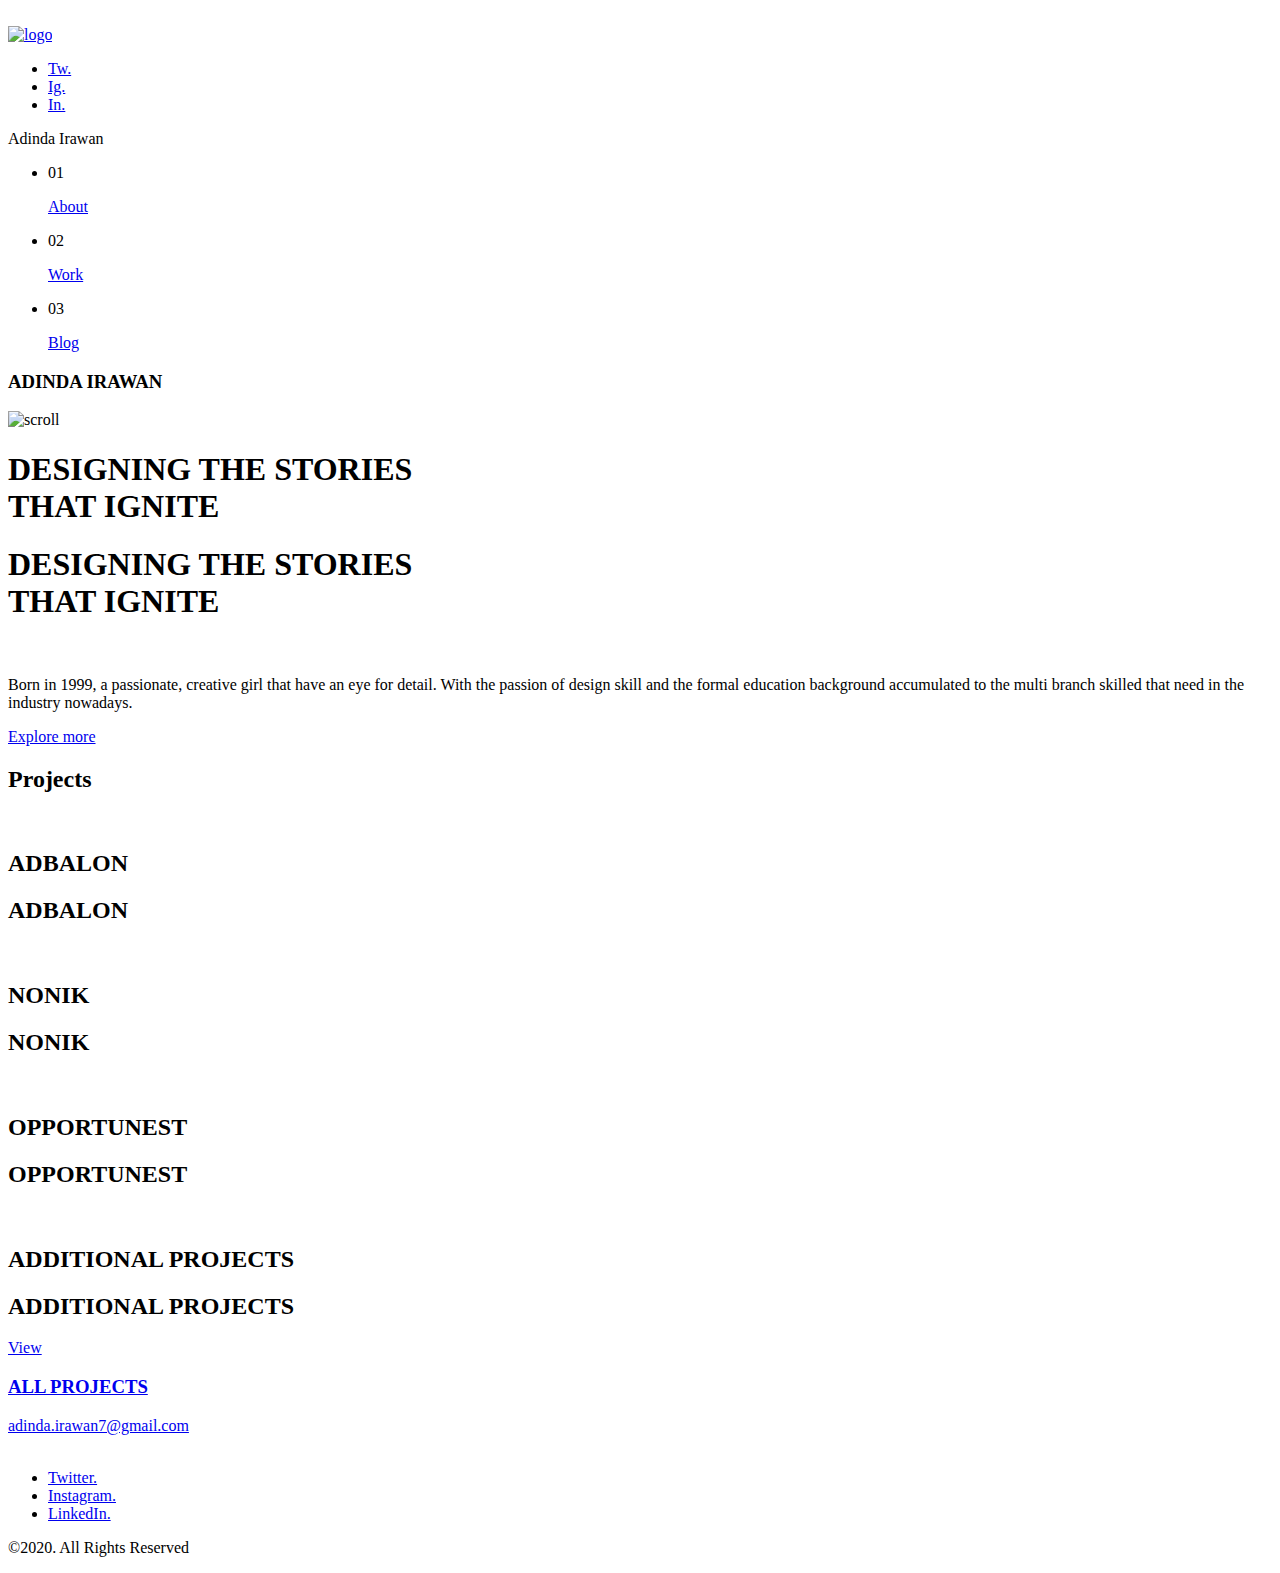
==== index.html @ d81cdb0f "Add files via upload" ====
<!DOCTYPE html>
<html lang="en">

<head>
    <meta charset="UTF-8">
    <meta name="viewport" content="width=device-width, initial-scale=1.0">
    <meta http-equiv="X-UA-Compatible" content="ie=edge">
    <title>Adinda Irawan</title>
    <link rel="icon" href="assets/img/logo-b.svg">
    <link rel="stylesheet" href="assets/css/plugin.css">
    <link rel="stylesheet" href="assets/css/main.css">
    <link rel="stylesheet" href="assets/css/responsive.css">
</head>

<body>

    <!-- Start Preload -->
    <div class="preloader">
    </div>
    <div class="block-1"></div>
    <div class="block-2"></div>
    <div class="logo-load">
        <img src="assets/img/logo-w.svg" alt="">
    </div>
    <div class="logo-load spinning"></div>
    <div class="over-all"></div>
    <!-- End Preload -->

    <!-- Start Header -->
    <header>

        <nav>
            <!-- Logo -->
            <div class="logo hover-target">
                <a class="load-spiral" href="index.html"><img src="assets/img/logo-w.svg" alt="logo"></a>
            </div>
            <!-- Menu bar -->
            <div class="toggle-btn magnetic hover-target">
                <div class="burger-menu">
                    <span class="one"></span>
                    <span class="two"></span>
                    <span class="tre"></span>
                </div>
            </div>
            <!-- Social -->
            <div class="scr socials">
                <div class="list-social">
                    <ul>
                        <li class="hover-target"><a href="https://twitter.com/adindairawn">Tw.</a></li>
                        <li class="hover-target"><a href="https://instagram.com/adindairawn">Ig.</a></li>
                        <li class="hover-target"><a href="https://www.linkedin.com/in/adindairawan/">In.</a></li>
                    </ul>
                </div>
            </div>

            <!-- Copyright -->
            <div class="scr copyright-top">
                <p>Adinda Irawan</p>
            </div>

            <div class="bg-nav"></div>

            <!-- menu -->
            <div class="manu-container">
                <div class="menu">
                    <div class="data">
                        <div class="container">
                            <div class="row">
                                <div class="col-md-6">
                                    <div class="links text-center text-lg-left">
                                        <ul>
                                            <li>
                                                <p>01</p><a class="menu-link hover-target load-spiral"
                                                    href="about.html">About</a>
                                            </li>
                                            <li>
                                                <p>02</p><a class="menu-link hover-target load-spiral"
                                                    href="work.html">Work</a>
                                            </li>
                                            <li>
                                                <p>03</p><a class="menu-link hover-target load-spiral"
                                                    href="blog.html">Blog</a>
                                            </li>
                                        </ul>
                                    </div>

                                </div>

                                <div class="col-md-4 offset-md-2 centered text-right">
                                    <div class="address-menu">

                                        <h3>ADINDA IRAWAN</h3>
                                    </div>
                                </div>
                            </div>
                        </div>
                    </div>

                </div>
            </div>
        </nav>


    </header>
    <!-- End Header -->


    <!-- Start Content -->
    <div id="spiral">

        <!-- Header -->
        <div class="scrolls">
            <img draggable="false" src="assets/img/sroll.svg" alt="scroll">
        </div>
        <div class="main-head">
            <div id="headmove">
                <div data-depth="0.2">
                    <div class="bg-3"></div>
                </div>
            </div>
            <div class="heading-text">
                <div class="heading-text-front">
                    <h1>DESIGNING THE STORIES<br>
                        THAT IGNITE</h1>
                </div>
                <div class="heading-text-back">
                    <h1>DESIGNING THE STORIES<br>
                        THAT IGNITE</h1>
                </div>
            </div>
        </div>

        <!-- About -->
        <section class="about">
            <div class="container">
                <div class="row centered">
                    <div class="col-lg-7">
                        <div class="img-about luxy-el" data-horizontal="1" data-speed-x="1">
                            <img class="img-fluid" src="assets/img/about.png" alt="">

                        </div>
                    </div>
                    <div class="col-lg-5">
                        <div class="abt-text">
                            <p>Born in 1999, a passionate, creative girl that have an eye for detail. With the passion of design skill and the formal education background accumulated to the multi branch skilled that need in the industry nowadays.</p>
                            <a class="hover-target load-spiral" href="about.html">Explore more</a>
                        </div>

                    </div>
                </div>
            </div>
        </section>


        <!-- Portfolio -->

        
        <section class="folio-content">
            <div class="container">
                <div class="row">
                    <div class="col-md-12">
                        <div class="main-title text-center">

                            <h2>Projects<span></span></h2>
                        </div>
                    </div>
                    <div class="col-md-6">
                        <div class="folio-item">

                            <div class="img-folio cursorExplore">
                                <a class="load-spiral" href="work-detail-2.html">
                                    <img class="img-fluid" src="assets/img/port/1.png" draggable="false" alt="">
                                </a>
                            </div>
                            <div class="text-folio text-center">
                                <h2 class="text-1">ADBALON</h2>
                                <h2 class="text-2">ADBALON</h2>
                            </div>
                        </div>
                        <div class="folio-item">

                            <div class="img-folio cursorExplore">
                                <a class="load-spiral" href="work-detail.html">
                                    <img class="img-fluid" src="assets/img/port/2.png" draggable="false" alt="">
                                </a>
                            </div>
                            <div class="text-folio text-center">
                                <h2 class="text-1">NONIK</h2>
                                <h2 class="text-2">NONIK</h2>
                            </div>
                        </div>
                    </div>

                    <div class="col-md-6">
                        <div class="folio-item">

                            <div class="img-folio cursorExplore">
                                <a class="load-spiral" href="work-detail.html">
                                    <img class="img-fluid" src="assets/img/port/3.png" draggable="false" alt="">
                                </a>
                            </div>
                            <div class="text-folio text-center">
                                <h2 class="text-1">OPPORTUNEST</h2>
                                <h2 class="text-2">OPPORTUNEST</h2>
                            </div>
                        </div>

                        <div class="folio-item">

                            <div class="img-folio cursorExplore">
                                <a class="load-spiral" href="work-detail-2.html">
                                    <img class="img-fluid" src="assets/img/port/4.png" draggable="false" alt="">
                                </a>
                            </div>
                            <div class="text-folio text-center">
                                <h2 class="text-1">ADDITIONAL PROJECTS</h2>
                                <h2 class="text-2">ADDITIONAL PROJECTS</h2>
                            </div>
                        </div>
                    </div>
                </div>

                <div class="row">
                    <div class="col-md-12">
                        <a href="work.html" class="next-project centered text-center load-spiral">
                            <div class="col-md-12">
                                <p>View</p>
                                <h3>ALL PROJECTS</h3>
                            </div>
                        </a>
                    </div>
                </div>

            </div>
        </section>




        <!-- Footer -->
        <div class="footer">
            <div class="container">
                <div class="row">
                    <div class="col-md-4 text-center text-md-left mt-30">
                        <div class="mail hover-target">
                            <a href="mailto:adinda.irawan7@gmail.com">adinda.irawan7@gmail.com</a>
                        </div>
                    </div>
                    <div class="col-md-4 text-center mt-30">
                        <div class="logo-foot">
                            <img src="assets/img/logo-w.svg" alt="">
                        </div>
                    </div>
                    <div class="col-md-4 text-center text-md-right mt-30">
                        <div class="sosmed">
                            <ul>
                                <li class="hover-target"><a href="https://twitter.com/adindairawn">Twitter.</a></li>
                                <li class="hover-target"><a href="https://instagram.com/adindairawn">Instagram.</a></li>
                                <li class="hover-target"><a href="https://www.linkedin.com/in/adindairawan/">LinkedIn.</a></li>
                            </ul>
                        </div>
                        <div class="copyright">
                            <p>&copy;2020. All Rights Reserved</p>
                        </div>
                    </div>
                </div>
            </div>
        </div>

    </div>
    <!-- End Content -->

    <!-- Cursor -->
    <div class="cursor1" id="cursor1"></div>
    <div class="cursor" id="cursor"></div>

    <script src="assets/js/plugin.js"></script>
    <script src="assets/js/main.js"></script>
</body>

</html>
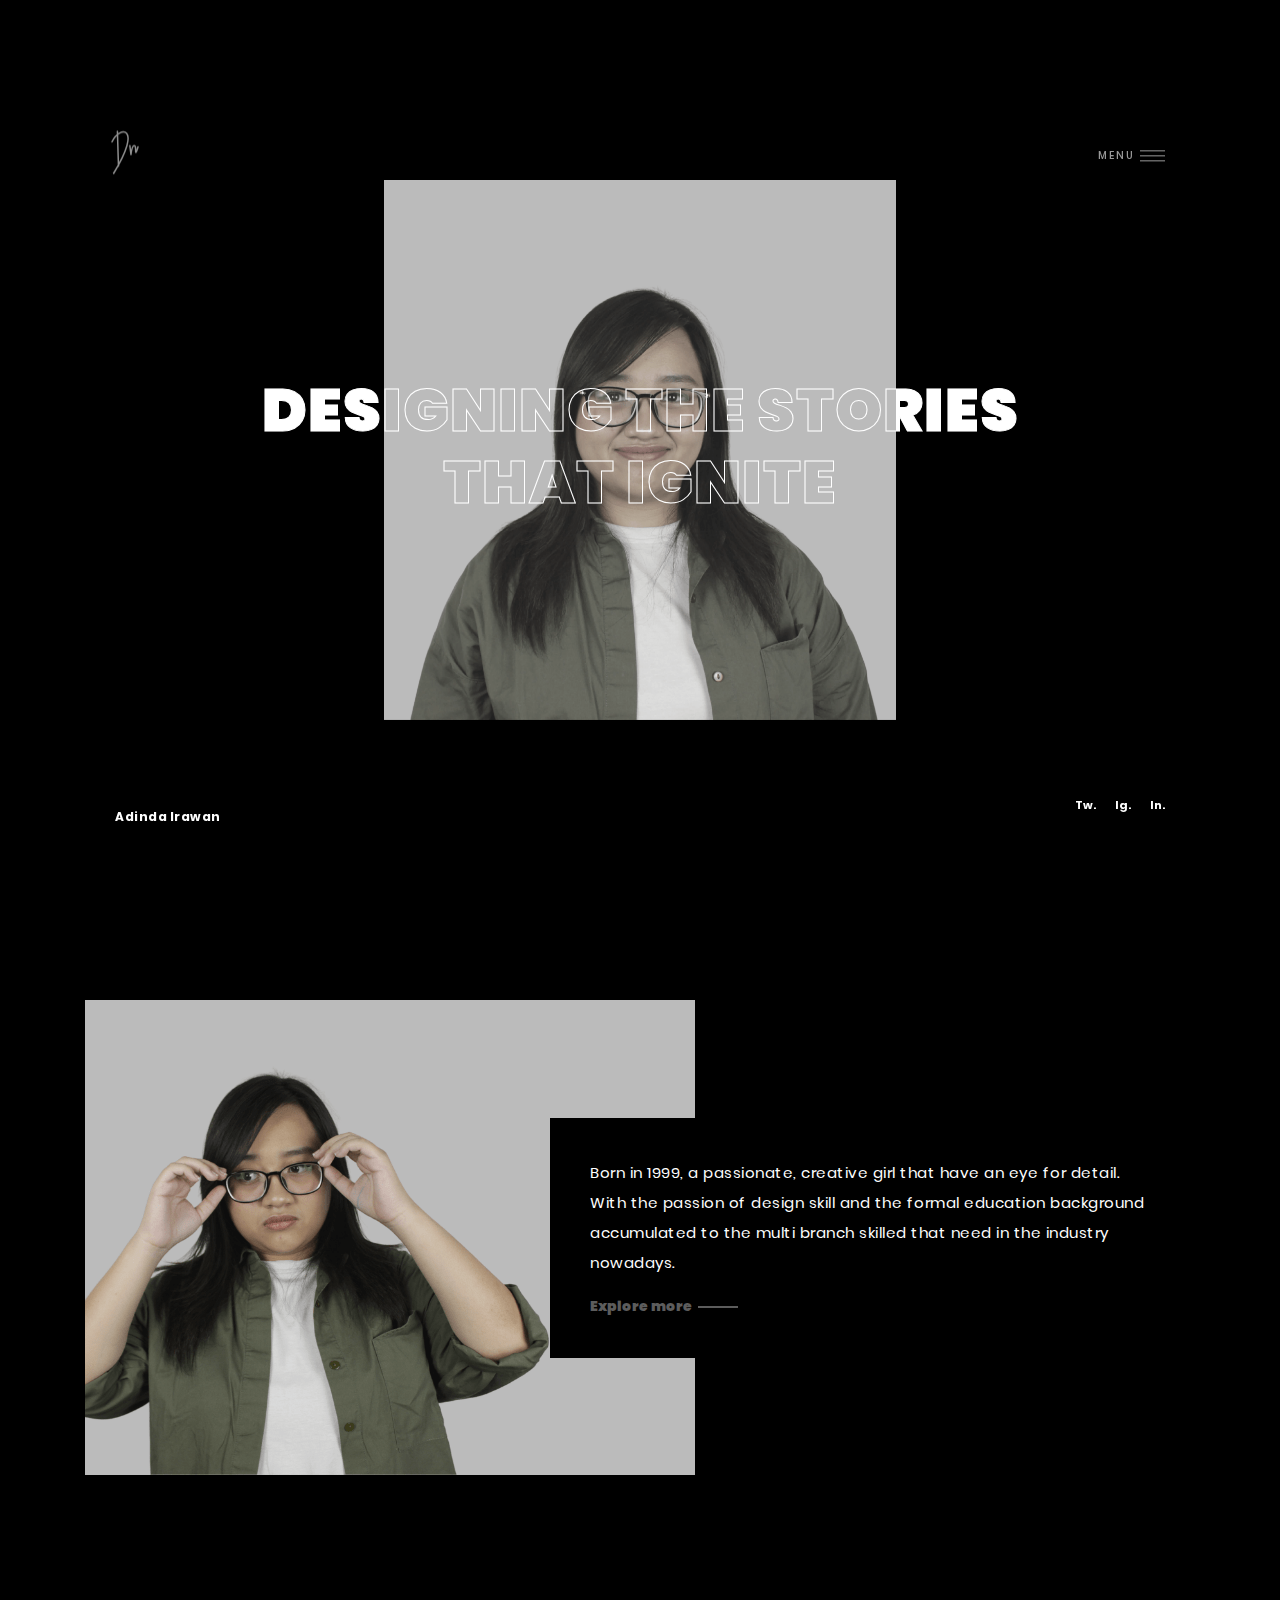
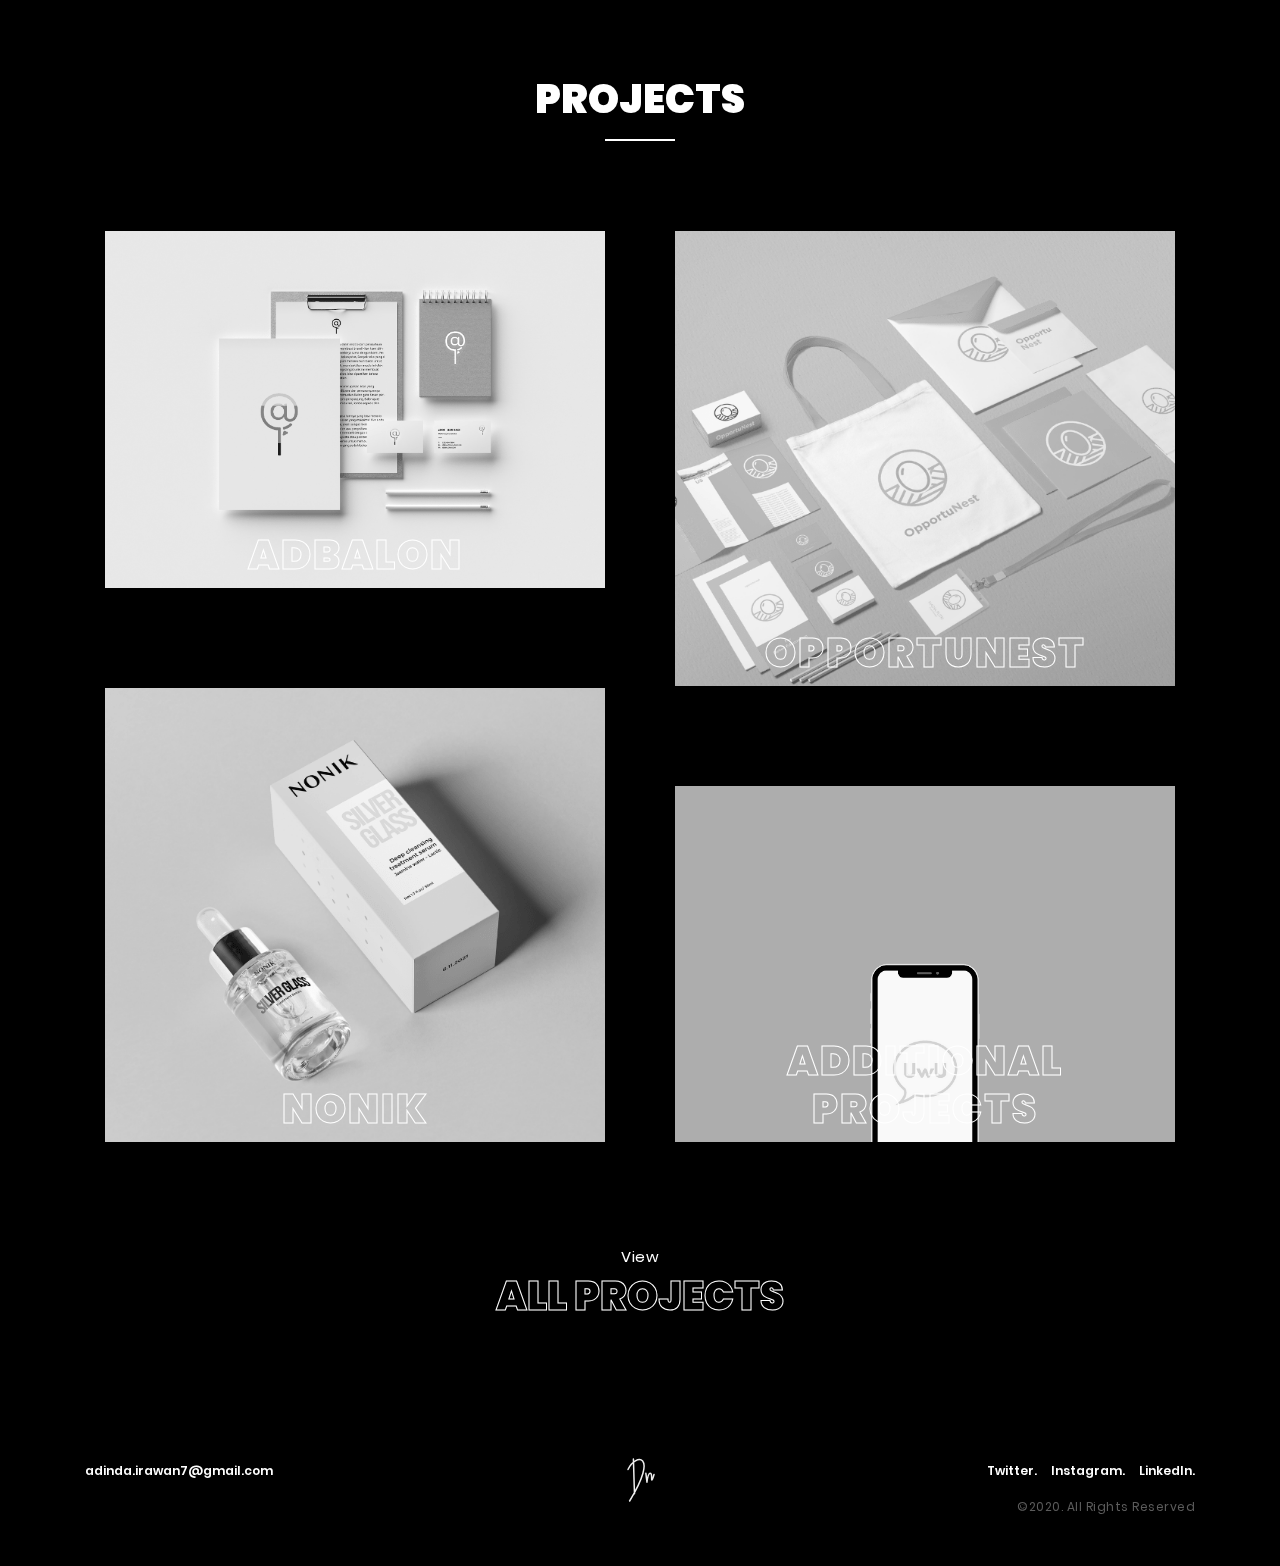
==== commit 74fbc706: "Add files via upload" ====
--- a/index.html
+++ b/index.html
@@ -168,7 +168,7 @@
                         <div class="folio-item">
 
                             <div class="img-folio cursorExplore">
-                                <a class="load-spiral" href="work-detail-2.html">
+                                <a class="load-spiral" href="AdBalon.html">
                                     <img class="img-fluid" src="assets/img/port/1.png" draggable="false" alt="">
                                 </a>
                             </div>
@@ -180,7 +180,7 @@
                         <div class="folio-item">
 
                             <div class="img-folio cursorExplore">
-                                <a class="load-spiral" href="work-detail.html">
+                                <a class="load-spiral" href="Nonik.html">
                                     <img class="img-fluid" src="assets/img/port/2.png" draggable="false" alt="">
                                 </a>
                             </div>
@@ -195,7 +195,7 @@
                         <div class="folio-item">
 
                             <div class="img-folio cursorExplore">
-                                <a class="load-spiral" href="work-detail.html">
+                                <a class="load-spiral" href="OpportuNest.html">
                                     <img class="img-fluid" src="assets/img/port/3.png" draggable="false" alt="">
                                 </a>
                             </div>
@@ -208,7 +208,7 @@
                         <div class="folio-item">
 
                             <div class="img-folio cursorExplore">
-                                <a class="load-spiral" href="work-detail-2.html">
+                                <a class="load-spiral" href="additional.html">
                                     <img class="img-fluid" src="assets/img/port/4.png" draggable="false" alt="">
                                 </a>
                             </div>
--- a/assets/css/main.css
+++ b/assets/css/main.css
@@ -0,0 +1,1930 @@
+@charset "UTF-8";
+/*-----------------------------------------------------------------
+Project             : Spiral – Creative Digital Portfolio Template
+Version             : 1.0
+Author              : EsensiFiksi
+=====================================================================
+
+[Table of contents]
+
+1. Setup
+2. Navbar
+3. Cursor
+4. Header
+5. Portfolio
+6. About
+7. Footer
+8. Service
+9. Partner
+10. Work
+11. Work Detail
+12. Error page
+
+==================================================================*/
+/* ==================================================
+
+01 - SETUP
+
+=====================================================*/
+/* Google Font */
+/* poppins-100 - latin */
+@font-face {
+  font-family: 'Poppins';
+  font-style: normal;
+  font-weight: 100;
+  src: url("../fonts/poppins/poppins-v5-latin-100.eot");
+  /* IE9 Compat Modes */
+  src: local("Poppins Thin"), local("Poppins-Thin"), url("../fonts/poppins/poppins-v5-latin-100.eot?#iefix") format("embedded-opentype"), url("../fonts/poppins/poppins-v5-latin-100.woff2") format("woff2"), url("../fonts/poppins/poppins-v5-latin-100.woff") format("woff"), url("../fonts/poppins/poppins-v5-latin-100.ttf") format("truetype"), url("../fonts/poppins/poppins-v5-latin-100.svg#Poppins") format("svg");
+  /* Legacy iOS */
+}
+
+/* poppins-100italic - latin */
+@font-face {
+  font-family: 'Poppins';
+  font-style: italic;
+  font-weight: 100;
+  src: url("../fonts/poppins/poppins-v5-latin-100italic.eot");
+  /* IE9 Compat Modes */
+  src: local("Poppins Thin Italic"), local("Poppins-ThinItalic"), url("../fonts/poppins/poppins-v5-latin-100italic.eot?#iefix") format("embedded-opentype"), url("../fonts/poppins/poppins-v5-latin-100italic.woff2") format("woff2"), url("../fonts/poppins/poppins-v5-latin-100italic.woff") format("woff"), url("../fonts/poppins/poppins-v5-latin-100italic.ttf") format("truetype"), url("../fonts/poppins/poppins-v5-latin-100italic.svg#Poppins") format("svg");
+  /* Legacy iOS */
+}
+
+/* poppins-200 - latin */
+@font-face {
+  font-family: 'Poppins';
+  font-style: normal;
+  font-weight: 200;
+  src: url("../fonts/poppins/poppins-v5-latin-200.eot");
+  /* IE9 Compat Modes */
+  src: local("Poppins ExtraLight"), local("Poppins-ExtraLight"), url("../fonts/poppins/poppins-v5-latin-200.eot?#iefix") format("embedded-opentype"), url("../fonts/poppins/poppins-v5-latin-200.woff2") format("woff2"), url("../fonts/poppins/poppins-v5-latin-200.woff") format("woff"), url("../fonts/poppins/poppins-v5-latin-200.ttf") format("truetype"), url("../fonts/poppins/poppins-v5-latin-200.svg#Poppins") format("svg");
+  /* Legacy iOS */
+}
+
+/* poppins-300italic - latin */
+@font-face {
+  font-family: 'Poppins';
+  font-style: italic;
+  font-weight: 300;
+  src: url("../fonts/poppins/poppins-v5-latin-300italic.eot");
+  /* IE9 Compat Modes */
+  src: local("Poppins Light Italic"), local("Poppins-LightItalic"), url("../fonts/poppins/poppins-v5-latin-300italic.eot?#iefix") format("embedded-opentype"), url("../fonts/poppins/poppins-v5-latin-300italic.woff2") format("woff2"), url("../fonts/poppins/poppins-v5-latin-300italic.woff") format("woff"), url("../fonts/poppins/poppins-v5-latin-300italic.ttf") format("truetype"), url("../fonts/poppins/poppins-v5-latin-300italic.svg#Poppins") format("svg");
+  /* Legacy iOS */
+}
+
+/* poppins-300 - latin */
+@font-face {
+  font-family: 'Poppins';
+  font-style: normal;
+  font-weight: 300;
+  src: url("../fonts/poppins/poppins-v5-latin-300.eot");
+  /* IE9 Compat Modes */
+  src: local("Poppins Light"), local("Poppins-Light"), url("../fonts/poppins/poppins-v5-latin-300.eot?#iefix") format("embedded-opentype"), url("../fonts/poppins/poppins-v5-latin-300.woff2") format("woff2"), url("../fonts/poppins/poppins-v5-latin-300.woff") format("woff"), url("../fonts/poppins/poppins-v5-latin-300.ttf") format("truetype"), url("../fonts/poppins/poppins-v5-latin-300.svg#Poppins") format("svg");
+  /* Legacy iOS */
+}
+
+/* poppins-regular - latin */
+@font-face {
+  font-family: 'Poppins';
+  font-style: normal;
+  font-weight: 400;
+  src: url("../fonts/poppins/poppins-v5-latin-regular.eot");
+  /* IE9 Compat Modes */
+  src: local("Poppins Regular"), local("Poppins-Regular"), url("../fonts/poppins/poppins-v5-latin-regular.eot?#iefix") format("embedded-opentype"), url("../fonts/poppins/poppins-v5-latin-regular.woff2") format("woff2"), url("../fonts/poppins/poppins-v5-latin-regular.woff") format("woff"), url("../fonts/poppins/poppins-v5-latin-regular.ttf") format("truetype"), url("../fonts/poppins/poppins-v5-latin-regular.svg#Poppins") format("svg");
+  /* Legacy iOS */
+}
+
+/* poppins-italic - latin */
+@font-face {
+  font-family: 'Poppins';
+  font-style: italic;
+  font-weight: 400;
+  src: url("../fonts/poppins/poppins-v5-latin-italic.eot");
+  /* IE9 Compat Modes */
+  src: local("Poppins Italic"), local("Poppins-Italic"), url("../fonts/poppins/poppins-v5-latin-italic.eot?#iefix") format("embedded-opentype"), url("../fonts/poppins/poppins-v5-latin-italic.woff2") format("woff2"), url("../fonts/poppins/poppins-v5-latin-italic.woff") format("woff"), url("../fonts/poppins/poppins-v5-latin-italic.ttf") format("truetype"), url("../fonts/poppins/poppins-v5-latin-italic.svg#Poppins") format("svg");
+  /* Legacy iOS */
+}
+
+/* poppins-200italic - latin */
+@font-face {
+  font-family: 'Poppins';
+  font-style: italic;
+  font-weight: 200;
+  src: url("../fonts/poppins/poppins-v5-latin-200italic.eot");
+  /* IE9 Compat Modes */
+  src: local("Poppins ExtraLight Italic"), local("Poppins-ExtraLightItalic"), url("../fonts/poppins/poppins-v5-latin-200italic.eot?#iefix") format("embedded-opentype"), url("../fonts/poppins/poppins-v5-latin-200italic.woff2") format("woff2"), url("../fonts/poppins/poppins-v5-latin-200italic.woff") format("woff"), url("../fonts/poppins/poppins-v5-latin-200italic.ttf") format("truetype"), url("../fonts/poppins/poppins-v5-latin-200italic.svg#Poppins") format("svg");
+  /* Legacy iOS */
+}
+
+/* poppins-500 - latin */
+@font-face {
+  font-family: 'Poppins';
+  font-style: normal;
+  font-weight: 500;
+  src: url("../fonts/poppins/poppins-v5-latin-500.eot");
+  /* IE9 Compat Modes */
+  src: local("Poppins Medium"), local("Poppins-Medium"), url("../fonts/poppins/poppins-v5-latin-500.eot?#iefix") format("embedded-opentype"), url("../fonts/poppins/poppins-v5-latin-500.woff2") format("woff2"), url("../fonts/poppins/poppins-v5-latin-500.woff") format("woff"), url("../fonts/poppins/poppins-v5-latin-500.ttf") format("truetype"), url("../fonts/poppins/poppins-v5-latin-500.svg#Poppins") format("svg");
+  /* Legacy iOS */
+}
+
+/* poppins-500italic - latin */
+@font-face {
+  font-family: 'Poppins';
+  font-style: italic;
+  font-weight: 500;
+  src: url("../fonts/poppins/poppins-v5-latin-500italic.eot");
+  /* IE9 Compat Modes */
+  src: local("Poppins Medium Italic"), local("Poppins-MediumItalic"), url("../fonts/poppins/poppins-v5-latin-500italic.eot?#iefix") format("embedded-opentype"), url("../fonts/poppins/poppins-v5-latin-500italic.woff2") format("woff2"), url("../fonts/poppins/poppins-v5-latin-500italic.woff") format("woff"), url("../fonts/poppins/poppins-v5-latin-500italic.ttf") format("truetype"), url("../fonts/poppins/poppins-v5-latin-500italic.svg#Poppins") format("svg");
+  /* Legacy iOS */
+}
+
+/* poppins-600italic - latin */
+@font-face {
+  font-family: 'Poppins';
+  font-style: italic;
+  font-weight: 600;
+  src: url("../fonts/poppins/poppins-v5-latin-600italic.eot");
+  /* IE9 Compat Modes */
+  src: local("Poppins SemiBold Italic"), local("Poppins-SemiBoldItalic"), url("../fonts/poppins/poppins-v5-latin-600italic.eot?#iefix") format("embedded-opentype"), url("../fonts/poppins/poppins-v5-latin-600italic.woff2") format("woff2"), url("../fonts/poppins/poppins-v5-latin-600italic.woff") format("woff"), url("../fonts/poppins/poppins-v5-latin-600italic.ttf") format("truetype"), url("../fonts/poppins/poppins-v5-latin-600italic.svg#Poppins") format("svg");
+  /* Legacy iOS */
+}
+
+/* poppins-600 - latin */
+@font-face {
+  font-family: 'Poppins';
+  font-style: normal;
+  font-weight: 600;
+  src: url("../fonts/poppins/poppins-v5-latin-600.eot");
+  /* IE9 Compat Modes */
+  src: local("Poppins SemiBold"), local("Poppins-SemiBold"), url("../fonts/poppins/poppins-v5-latin-600.eot?#iefix") format("embedded-opentype"), url("../fonts/poppins/poppins-v5-latin-600.woff2") format("woff2"), url("../fonts/poppins/poppins-v5-latin-600.woff") format("woff"), url("../fonts/poppins/poppins-v5-latin-600.ttf") format("truetype"), url("../fonts/poppins/poppins-v5-latin-600.svg#Poppins") format("svg");
+  /* Legacy iOS */
+}
+
+/* poppins-700 - latin */
+@font-face {
+  font-family: 'Poppins';
+  font-style: normal;
+  font-weight: 700;
+  src: url("../fonts/poppins/poppins-v5-latin-700.eot");
+  /* IE9 Compat Modes */
+  src: local("Poppins Bold"), local("Poppins-Bold"), url("../fonts/poppins/poppins-v5-latin-700.eot?#iefix") format("embedded-opentype"), url("../fonts/poppins/poppins-v5-latin-700.woff2") format("woff2"), url("../fonts/poppins/poppins-v5-latin-700.woff") format("woff"), url("../fonts/poppins/poppins-v5-latin-700.ttf") format("truetype"), url("../fonts/poppins/poppins-v5-latin-700.svg#Poppins") format("svg");
+  /* Legacy iOS */
+}
+
+/* poppins-700italic - latin */
+@font-face {
+  font-family: 'Poppins';
+  font-style: italic;
+  font-weight: 700;
+  src: url("../fonts/poppins/poppins-v5-latin-700italic.eot");
+  /* IE9 Compat Modes */
+  src: local("Poppins Bold Italic"), local("Poppins-BoldItalic"), url("../fonts/poppins/poppins-v5-latin-700italic.eot?#iefix") format("embedded-opentype"), url("../fonts/poppins/poppins-v5-latin-700italic.woff2") format("woff2"), url("../fonts/poppins/poppins-v5-latin-700italic.woff") format("woff"), url("../fonts/poppins/poppins-v5-latin-700italic.ttf") format("truetype"), url("../fonts/poppins/poppins-v5-latin-700italic.svg#Poppins") format("svg");
+  /* Legacy iOS */
+}
+
+/* poppins-800 - latin */
+@font-face {
+  font-family: 'Poppins';
+  font-style: normal;
+  font-weight: 800;
+  src: url("../fonts/poppins/poppins-v5-latin-800.eot");
+  /* IE9 Compat Modes */
+  src: local("Poppins ExtraBold"), local("Poppins-ExtraBold"), url("../fonts/poppins/poppins-v5-latin-800.eot?#iefix") format("embedded-opentype"), url("../fonts/poppins/poppins-v5-latin-800.woff2") format("woff2"), url("../fonts/poppins/poppins-v5-latin-800.woff") format("woff"), url("../fonts/poppins/poppins-v5-latin-800.ttf") format("truetype"), url("../fonts/poppins/poppins-v5-latin-800.svg#Poppins") format("svg");
+  /* Legacy iOS */
+}
+
+/* poppins-800italic - latin */
+@font-face {
+  font-family: 'Poppins';
+  font-style: italic;
+  font-weight: 800;
+  src: url("../fonts/poppins/poppins-v5-latin-800italic.eot");
+  /* IE9 Compat Modes */
+  src: local("Poppins ExtraBold Italic"), local("Poppins-ExtraBoldItalic"), url("../fonts/poppins/poppins-v5-latin-800italic.eot?#iefix") format("embedded-opentype"), url("../fonts/poppins/poppins-v5-latin-800italic.woff2") format("woff2"), url("../fonts/poppins/poppins-v5-latin-800italic.woff") format("woff"), url("../fonts/poppins/poppins-v5-latin-800italic.ttf") format("truetype"), url("../fonts/poppins/poppins-v5-latin-800italic.svg#Poppins") format("svg");
+  /* Legacy iOS */
+}
+
+/* poppins-900 - latin */
+@font-face {
+  font-family: 'Poppins';
+  font-style: normal;
+  font-weight: 900;
+  src: url("../fonts/poppins/poppins-v5-latin-900.eot");
+  /* IE9 Compat Modes */
+  src: local("Poppins Black"), local("Poppins-Black"), url("../fonts/poppins/poppins-v5-latin-900.eot?#iefix") format("embedded-opentype"), url("../fonts/poppins/poppins-v5-latin-900.woff2") format("woff2"), url("../fonts/poppins/poppins-v5-latin-900.woff") format("woff"), url("../fonts/poppins/poppins-v5-latin-900.ttf") format("truetype"), url("../fonts/poppins/poppins-v5-latin-900.svg#Poppins") format("svg");
+  /* Legacy iOS */
+}
+
+/* poppins-900italic - latin */
+@font-face {
+  font-family: 'Poppins';
+  font-style: italic;
+  font-weight: 900;
+  src: url("../fonts/poppins/poppins-v5-latin-900italic.eot");
+  /* IE9 Compat Modes */
+  src: local("Poppins Black Italic"), local("Poppins-BlackItalic"), url("../fonts/poppins/poppins-v5-latin-900italic.eot?#iefix") format("embedded-opentype"), url("../fonts/poppins/poppins-v5-latin-900italic.woff2") format("woff2"), url("../fonts/poppins/poppins-v5-latin-900italic.woff") format("woff"), url("../fonts/poppins/poppins-v5-latin-900italic.ttf") format("truetype"), url("../fonts/poppins/poppins-v5-latin-900italic.svg#Poppins") format("svg");
+  /* Legacy iOS */
+}
+
+h1,
+h2,
+h3,
+h4,
+h5 {
+  font-family: 'Poppins', sans-serif;
+}
+
+p {
+  font-family: 'Poppins', sans-serif;
+  font-size: 15px;
+  color: #fff;
+  line-height: 30px;
+  letter-spacing: .5px;
+}
+
+section {
+  padding-top: 100px;
+  padding-bottom: 100px;
+}
+
+a:hover {
+  text-decoration: none;
+}
+
+.over-all {
+  width: 100%;
+  height: 100vh;
+  position: fixed;
+  top: 0;
+  left: 0;
+  z-index: 90;
+  background: #000;
+  mix-blend-mode: color;
+  pointer-events: none;
+  opacity: 0;
+}
+
+.preloader {
+  width: 100%;
+  height: 100vh;
+  position: fixed;
+  top: 0;
+  left: 0;
+  z-index: 9999;
+  opacity: 1;
+}
+
+.spinning {
+  width: 100px;
+  height: 100px;
+  background: url("../img/wait.svg") no-repeat center center;
+  border: 0;
+  -webkit-animation-name: spin;
+          animation-name: spin;
+  -webkit-animation-duration: 10s;
+          animation-duration: 10s;
+  -webkit-animation-iteration-count: infinite;
+          animation-iteration-count: infinite;
+  margin-left: -50px;
+  margin-top: -50px;
+  mix-blend-mode: normal;
+}
+
+.block-1 {
+  width: 100%;
+  height: 100vh;
+  bottom: 0;
+  left: 0;
+  background: #000;
+  position: fixed;
+  z-index: 998;
+}
+
+.block-2 {
+  width: 100%;
+  height: 100vh;
+  top: 0;
+  left: 0;
+  background: #000;
+  position: fixed;
+  z-index: 999;
+}
+
+.logo-load {
+  position: fixed;
+  transform: translate(-50%, -50%);
+  -webkit-transform: translate(-50%, -50%);
+  -moz-transform: translate(-50%, -50%);
+  -ms-transform: translate(-50%, -50%);
+  -o-transform: translate(-50%, -50%);
+  left: 50%;
+  top: 50%;
+  mix-blend-mode: difference;
+  z-index: 9999;
+}
+
+* {
+  padding: 0;
+  margin: 0;
+  -webkit-box-sizing: border-box;
+          box-sizing: border-box;
+  font-family: 'Poppins', sans-serif;
+}
+
+.centered {
+  display: -webkit-box;
+  display: -ms-flexbox;
+  display: flex;
+  -webkit-box-align: center;
+      -ms-flex-align: center;
+          align-items: center;
+  -webkit-box-pack: center;
+      -ms-flex-pack: center;
+          justify-content: center;
+}
+
+.between {
+  padding-top: 100px;
+  padding-bottom: 100px;
+}
+
+/* margin-top */
+.mt-half {
+  margin-top: 90vh !important;
+}
+
+.mt-0 {
+  margin-top: 0px !important;
+}
+
+.mt-10 {
+  margin-top: 10px !important;
+}
+
+.mt-20 {
+  margin-top: 20px !important;
+}
+
+.mt-30 {
+  margin-top: 30px !important;
+}
+
+.mt-40 {
+  margin-top: 40px !important;
+}
+
+.mt-50 {
+  margin-top: 50px !important;
+}
+
+.mt-60 {
+  margin-top: 60px !important;
+}
+
+.mt-70 {
+  margin-top: 70px !important;
+}
+
+.mt-70 {
+  margin-top: 70px !important;
+}
+
+.mt-80 {
+  margin-top: 80px !important;
+}
+
+.mt-90 {
+  margin-top: 90px !important;
+}
+
+.mt-100 {
+  margin-top: 100px !important;
+}
+
+.mt-200 {
+  padding-top: 200px !important;
+}
+
+/* margin bottom */
+.mb-0 {
+  margin-bottom: 0px !important;
+}
+
+.mb-10 {
+  margin-bottom: 10px !important;
+}
+
+.mb-20 {
+  margin-bottom: 20px !important;
+}
+
+.mb-30 {
+  margin-bottom: 30px !important;
+}
+
+.mb-40 {
+  margin-bottom: 40px !important;
+}
+
+.mb-50 {
+  margin-bottom: 50px !important;
+}
+
+.mb-60 {
+  margin-bottom: 60px !important;
+}
+
+.mb-70 {
+  margin-bottom: 70px !important;
+}
+
+.mb-70 {
+  margin-bottom: 70px !important;
+}
+
+.mb-80 {
+  margin-bottom: 80px !important;
+}
+
+.mb-90 {
+  margin-bottom: 90px !important;
+}
+
+.mb-100 {
+  margin-bottom: 100px !important;
+}
+
+.bg-darks {
+  background: #000;
+}
+
+::-moz-selection {
+  color: #000;
+}
+
+::selection {
+  color: #000;
+}
+
+::-moz-selection {
+  color: #000;
+}
+
+::selection {
+  background-color: #fff;
+}
+
+::-moz-selection {
+  background-color: #fff;
+}
+
+mark {
+  color: #212121;
+}
+
+body {
+  background: #000;
+}
+
+/* ==================================================
+
+2 - NAVBAR
+
+=====================================================*/
+.copyright-top {
+  position: fixed;
+  top: 88vh;
+  left: 9%;
+  z-index: 10;
+}
+
+.copyright-top p {
+  font-size: 12px;
+  margin: 10px 0 0 0;
+  color: #fff;
+  font-weight: 700;
+}
+
+.socials {
+  position: fixed;
+  top: 88vh;
+  right: 9%;
+  z-index: 10;
+}
+
+.socials ul {
+  list-style: none;
+}
+
+.socials ul li {
+  display: inline;
+  margin-left: 15px;
+}
+
+.socials ul li a {
+  font-size: 11px;
+  color: #fff;
+  font-weight: 700;
+}
+
+.socials ul li a:hover {
+  text-decoration: none;
+}
+
+.toggle-btn {
+  display: -webkit-box;
+  display: -ms-flexbox;
+  display: flex;
+  -webkit-box-pack: center;
+      -ms-flex-pack: center;
+          justify-content: center;
+  -webkit-box-align: center;
+      -ms-flex-align: center;
+          align-items: center;
+  position: fixed;
+  margin-top: 10vh;
+  width: 50px;
+  height: 50px;
+  right: 8%;
+  mix-blend-mode: difference;
+  z-index: 99 !important;
+}
+
+nav .container {
+  position: relative;
+}
+
+.logo {
+  position: fixed;
+  margin-top: 10vh;
+  width: 50px;
+  height: 50px;
+  left: 8%;
+  mix-blend-mode: difference;
+  z-index: 99 !important;
+}
+
+.toggle-btn::before {
+  content: 'MENU';
+  position: absolute;
+  width: 80px;
+  font-size: 10px;
+  letter-spacing: 2px;
+  color: #fff;
+  right: 0px;
+  font-weight: 500;
+}
+
+.one {
+  display: block;
+  position: relative;
+  width: 25px;
+  height: 1px;
+  background: #fff;
+}
+
+.two {
+  display: block;
+  position: relative;
+  width: 25px;
+  height: 1px;
+  background: #fff;
+  margin-top: 4px;
+}
+
+.tre {
+  display: block;
+  position: relative;
+  width: 25px;
+  height: 1px;
+  background: #fff;
+  margin-top: 4px;
+}
+
+.bg-nav {
+  position: fixed;
+  top: 0;
+  z-index: 97;
+  height: 100vh;
+  width: 100%;
+  background: #000;
+  opacity: 0;
+  pointer-events: none;
+}
+
+.menu {
+  opacity: 0;
+  position: fixed;
+  top: 0;
+  z-index: 98;
+  height: 100vh;
+  width: 100%;
+  background-color: transparent;
+  display: -webkit-box;
+  display: -ms-flexbox;
+  display: flex;
+  -webkit-box-align: center;
+      -ms-flex-align: center;
+          align-items: center;
+  -webkit-box-pack: center;
+      -ms-flex-pack: center;
+          justify-content: center;
+}
+
+.menu-text p {
+  font-weight: 300;
+  line-height: 30px;
+  color: #fff;
+}
+
+.data {
+  text-align: left;
+}
+
+.data ul {
+  padding: 0;
+}
+
+ul {
+  list-style: none;
+  padding: 0;
+}
+
+.menu li {
+  color: #fff;
+}
+
+.menu li p {
+  position: absolute;
+  opacity: .5;
+  top: 25px;
+  left: -10px;
+}
+
+a.menu-link {
+  font-family: 'Poppins', sans-serif;
+  display: inline-block;
+  text-decoration: none;
+  color: transparent;
+  opacity: .7;
+  -webkit-text-stroke: 1px #fff;
+  font-size: 50px;
+  font-weight: 900;
+  margin: 0 20px;
+  overflow: hidden;
+  -webkit-transition: all 0.4s ease;
+  transition: all 0.4s ease;
+}
+
+a.menu-link:hover {
+  opacity: 1;
+}
+
+a.menu-link.active {
+  opacity: 1;
+}
+
+.toggle-btn:hover {
+  cursor: pointer;
+}
+
+.address-menu h3 {
+  font-size: 30px;
+  color: #fff;
+  font-weight: 600;
+}
+
+.address-menu h4 {
+  color: #fff;
+  font-size: 12px;
+  opacity: .5;
+}
+
+a {
+  cursor: none;
+}
+
+/* ==================================================
+
+3 - CURSOR
+
+=====================================================*/
+.cursor,
+.cursor1 {
+  pointer-events: none;
+  position: fixed;
+  top: 0;
+  left: 0;
+  border-radius: 50%;
+  opacity: 0;
+  -webkit-transform: translate(-50%, -50%);
+          transform: translate(-50%, -50%);
+  -webkit-transition: opacity .3s ease-in-out, -webkit-transform 0.3s ease-in-out;
+  transition: opacity .3s ease-in-out, -webkit-transform 0.3s ease-in-out;
+  transition: opacity .3s ease-in-out, transform 0.3s ease-in-out;
+  transition: opacity .3s ease-in-out, transform 0.3s ease-in-out, -webkit-transform 0.3s ease-in-out;
+  z-index: 9999999;
+}
+
+.cursor {
+  width: 7px;
+  height: 7px;
+  background-color: #fff;
+  mix-blend-mode: difference;
+}
+
+.cursor1 {
+  width: 30px;
+  height: 30px;
+  border: 1px solid #fff;
+  mix-blend-mode: difference;
+}
+
+.cursor1.expand {
+  background-color: #fff;
+  border: 0;
+  mix-blend-mode: difference;
+  transform: translate(-50%, -50%) scale(1.6);
+  -webkit-transform: translate(-50%, -50%) scale(1.6);
+  -moz-transform: translate(-50%, -50%) scale(1.6);
+  -ms-transform: translate(-50%, -50%) scale(1.6);
+  -o-transform: translate(-50%, -50%) scale(1.6);
+}
+
+.cursor1.drag::before,
+.cursor1.drag::after {
+  color: #000;
+  font-family: 'fonticons';
+  font-size: .6rem;
+  margin-top: -.6rem;
+  position: absolute;
+  top: 50%;
+}
+
+.cursor1.drag::before {
+  content: '\e801';
+  left: -10px;
+}
+
+.cursor1.drag::after {
+  content: '\e803';
+  right: -10px;
+}
+
+.cursorDrag {
+  cursor: none !important;
+}
+
+.cursor1.explore {
+  width: 100px;
+  height: 100px;
+  background: url("../img/click.svg") no-repeat center center;
+  border: 0;
+  -webkit-animation-name: spin;
+          animation-name: spin;
+  -webkit-animation-duration: 10s;
+          animation-duration: 10s;
+  -webkit-animation-iteration-count: infinite;
+          animation-iteration-count: infinite;
+  margin-left: -50px;
+  margin-top: -50px;
+  mix-blend-mode: normal;
+}
+
+.cursor1.zoom {
+  width: 100px;
+  height: 100px;
+  background: url("../img/zoom.svg") no-repeat center center;
+  border: 0;
+  -webkit-animation-name: spin;
+          animation-name: spin;
+  -webkit-animation-duration: 10s;
+          animation-duration: 10s;
+  -webkit-animation-iteration-count: infinite;
+          animation-iteration-count: infinite;
+  margin-left: -50px;
+  margin-top: -50px;
+  mix-blend-mode: normal;
+}
+
+.cursor1.next {
+  width: 100px;
+  height: 100px;
+  background: url("../img/next.svg") no-repeat center center;
+  border: 0;
+  -webkit-animation-name: spin;
+          animation-name: spin;
+  -webkit-animation-duration: 10s;
+          animation-duration: 10s;
+  -webkit-animation-iteration-count: infinite;
+          animation-iteration-count: infinite;
+  margin-left: -50px;
+  margin-top: -50px;
+  mix-blend-mode: normal;
+}
+
+.cursor1.prev {
+  width: 100px;
+  height: 100px;
+  background: url("../img/prev.svg") no-repeat center center;
+  border: 0;
+  -webkit-animation-name: spin;
+          animation-name: spin;
+  -webkit-animation-duration: 10s;
+          animation-duration: 10s;
+  -webkit-animation-iteration-count: infinite;
+          animation-iteration-count: infinite;
+  margin-left: -50px;
+  margin-top: -50px;
+  mix-blend-mode: normal;
+}
+
+/* ==================================================
+
+4 - HEADER
+
+=====================================================*/
+.scrolls {
+  z-index: 10;
+  position: absolute;
+  top: calc(90vh - 50px);
+  left: calc(50% - 50px);
+  -webkit-animation-name: spin;
+          animation-name: spin;
+  -webkit-animation-duration: 20s;
+          animation-duration: 20s;
+  -webkit-animation-iteration-count: infinite;
+          animation-iteration-count: infinite;
+  -webkit-animation-timing-function: linear;
+          animation-timing-function: linear;
+}
+
+.bg-right {
+  background: #000;
+  z-index: 3;
+  position: fixed;
+  transform: translate(-50%, -50%) skew(20deg);
+  -webkit-transform: translate(-50%, -50%) skew(20deg);
+  -moz-transform: translate(-50%, -50%) skew(20deg);
+  -ms-transform: translate(-50%, -50%) skew(20deg);
+  -o-transform: translate(-50%, -50%) skew(20deg);
+  text-align: center;
+  left: 50%;
+  height: 80vh;
+  width: 20vw;
+  top: 50vh;
+}
+
+.bg-3 {
+  background: url("../img/home.png") center no-repeat;
+  background-size: cover;
+  z-index: 3;
+  position: fixed;
+  transform: translate(-50%, -50%);
+  -webkit-transform: translate(-50%, -50%);
+  -moz-transform: translate(-50%, -50%);
+  -ms-transform: translate(-50%, -50%);
+  -o-transform: translate(-50%, -50%);
+  text-align: center;
+  left: 50%;
+  height: 60vh;
+  width: 40vw;
+  top: 50vh;
+}
+
+.heading-text-front {
+  position: absolute;
+  transform: translate(-50%, -50%);
+  -webkit-transform: translate(-50%, -50%);
+  -moz-transform: translate(-50%, -50%);
+  -ms-transform: translate(-50%, -50%);
+  -o-transform: translate(-50%, -50%);
+  text-align: center;
+  left: 50%;
+  width: 90%;
+  top: 50%;
+  z-index: 4;
+}
+
+.heading-text-front h1 {
+  font-family: 'Poppins', sans-serif;
+  text-transform: uppercase;
+  color: transparent;
+  font-weight: 900;
+  font-size: 60px;
+  -webkit-text-stroke: 1px #fff;
+  letter-spacing: 1px;
+}
+
+.heading-text-back {
+  position: absolute;
+  transform: translate(-50%, -50%);
+  -webkit-transform: translate(-50%, -50%);
+  -moz-transform: translate(-50%, -50%);
+  -ms-transform: translate(-50%, -50%);
+  -o-transform: translate(-50%, -50%);
+  text-align: center;
+  left: 50%;
+  width: 90%;
+  top: 50%;
+  z-index: -1;
+}
+
+.heading-text-back h1 {
+  font-family: 'Poppins', sans-serif;
+  text-transform: uppercase;
+  color: #fff;
+  font-weight: 900;
+  font-size: 60px;
+  -webkit-text-stroke: 0px #fff;
+  letter-spacing: 1px;
+}
+
+.main-head {
+  position: relative;
+  height: 100vh;
+  overflow: hidden;
+  z-index: -1;
+}
+
+.main-head .container {
+  position: relative;
+}
+
+h1.title {
+  font-size: 90px;
+}
+
+@-webkit-keyframes spin {
+  from {
+    -webkit-transform: rotate(0deg);
+            transform: rotate(0deg);
+  }
+  to {
+    -webkit-transform: rotate(360deg);
+            transform: rotate(360deg);
+  }
+}
+
+@keyframes spin {
+  from {
+    -webkit-transform: rotate(0deg);
+            transform: rotate(0deg);
+  }
+  to {
+    -webkit-transform: rotate(360deg);
+            transform: rotate(360deg);
+  }
+}
+
+/* ==================================================
+
+5 - PORTFOLIO
+
+=====================================================*/
+.main-title::before {
+  position: absolute;
+  width: 70px;
+  height: 2px;
+  background: #fff;
+  content: '';
+  bottom: -10px;
+  left: calc(50% - 35px);
+}
+
+.main-title h2 {
+  text-transform: uppercase;
+  color: #fff;
+  font-size: 40px;
+  font-family: 'Poppins', sans-serif;
+  font-weight: 900;
+}
+
+.main-title h2 span {
+  -webkit-text-stroke: 1px #fff;
+  color: transparent;
+  font-family: 'Poppins', sans-serif;
+  font-weight: 900;
+}
+
+.folio-content {
+  background: #000;
+}
+
+.folio-content .folio-item {
+  margin-top: 100px;
+  position: relative;
+  padding: 0 20px;
+}
+
+.folio-content .folio-item .img-folio {
+  z-index: 2;
+  position: relative;
+}
+
+.folio-content .folio-item .img-folio a {
+  cursor: none;
+}
+
+.folio-content .folio-item .img-folio img {
+  -webkit-filter: grayscale(100%);
+  /* Safari 6.0 - 9.0 */
+  filter: grayscale(100%);
+}
+
+.folio-content .folio-item .img-folio:hover img {
+  -webkit-filter: grayscale(0%);
+  /* Safari 6.0 - 9.0 */
+  filter: grayscale(0%);
+}
+
+.folio-content .folio-item .text-folio h2.text-1 {
+  position: absolute;
+  font-family: 'Poppins', sans-serif;
+  color: transparent;
+  font-weight: 900;
+  font-size: 40px;
+  letter-spacing: 2px;
+  -webkit-text-stroke: 1px #fff;
+  z-index: 4;
+  left: 50%;
+  bottom: 1px;
+  transform: translateX(-50%);
+  -webkit-transform: translateX(-50%);
+  -moz-transform: translateX(-50%);
+  -ms-transform: translateX(-50%);
+  -o-transform: translateX(-50%);
+}
+
+.folio-content .folio-item .text-folio h2.text-2 {
+  position: absolute;
+  font-family: 'Poppins', sans-serif;
+  color: #fff;
+  font-weight: 900;
+  font-size: 40px;
+  letter-spacing: 2px;
+  z-index: 1;
+  left: 50%;
+  bottom: 1px;
+  transform: translateX(-50%);
+  -webkit-transform: translateX(-50%);
+  -moz-transform: translateX(-50%);
+  -ms-transform: translateX(-50%);
+  -o-transform: translateX(-50%);
+}
+
+/* ==================================================
+
+6 - ABOUT
+
+=====================================================*/
+.bg-about {
+  background: url("../img/about-1.png") center no-repeat;
+  z-index: 3;
+  position: fixed;
+  text-align: center;
+  left: 50%;
+  height: 30vh;
+  width: 40vw;
+  top: 20vh;
+}
+
+.bg-about-2 {
+  background: url("../img/about-2.png") center no-repeat;
+  z-index: 3;
+  position: fixed;
+  text-align: center;
+  left: 10vw;
+  height: 50vh;
+  width: 30vw;
+  top: 30vh;
+}
+
+.about {
+  background: #000;
+}
+
+.about-page {
+  background: #000;
+}
+
+#img-about {
+  position: relative;
+}
+
+.img-mask {
+  position: absolute;
+  width: 120%;
+  height: 120%;
+  left: 0;
+  top: 0;
+  z-index: 2;
+  background: #000;
+}
+
+.about-text h3 {
+  font-family: 'Poppins', sans-serif;
+  margin-bottom: 20px;
+  color: #fff;
+  font-weight: 800;
+}
+
+.abt-text {
+  margin-left: -200px;
+  background: #000;
+  padding: 40px 40px;
+}
+
+.abt-text a {
+  font-size: 14px;
+  color: #5c5c5c;
+  font-weight: 900;
+  position: relative;
+}
+
+.abt-text a::after {
+  width: 40px;
+  height: 2px;
+  position: absolute;
+  content: '';
+  top: 10px;
+  margin-left: 5px;
+  background: #5c5c5c;
+  transition: all ease-in-out .3s;
+  -webkit-transition: all ease-in-out .3s;
+  -moz-transition: all ease-in-out .3s;
+  -ms-transition: all ease-in-out .3s;
+  -o-transition: all ease-in-out .3s;
+}
+
+.abt-text a:hover {
+  text-decoration: none;
+}
+
+.abt-text a:hover::after {
+  margin-left: 15px;
+}
+
+.sub-abt {
+  position: absolute;
+  right: 0;
+  top: 50%;
+  transform: rotate(90deg) translateY(-50%) translateX(-50%);
+  -webkit-transform: rotate(90deg) translateY(-50%) translateX(-50%);
+  -moz-transform: rotate(90deg) translateY(-50%) translateX(-50%);
+  -ms-transform: rotate(90deg) translateY(-50%) translateX(-50%);
+  -o-transform: rotate(90deg) translateY(-50%) translateX(-50%);
+}
+
+.sub-abt p {
+  text-align: center;
+  margin: 0;
+  font-weight: 700;
+}
+
+/* ==================================================
+
+7 - FOOTER
+
+=====================================================*/
+.footer {
+  z-index: -2;
+  padding: 0 0 50px 0;
+}
+
+.footer .logo-foot {
+  mix-blend-mode: difference;
+}
+
+.footer a {
+  font-size: 14px;
+}
+
+.footer a:hover {
+  text-decoration: none;
+}
+
+.footer .sosmed ul {
+  list-style: none;
+}
+
+.footer .sosmed ul li {
+  display: inline;
+  margin-left: 10px;
+}
+
+.footer .sosmed ul li a {
+  font-size: 12px;
+  color: #fff;
+  font-weight: 600;
+}
+
+.footer .sosmed ul li a:hover {
+  text-decoration: none;
+}
+
+.footer .mail a {
+  font-size: 12px;
+  color: #fff;
+  font-weight: 600;
+}
+
+.footer .copyright p {
+  line-height: normal;
+  font-size: 12px;
+  margin: 5px 0 0 0;
+  color: #5c5c5c;
+}
+
+/* ==================================================
+
+8 - SERVICE
+
+=====================================================*/
+.service-item {
+  -webkit-transition: all 0.3s ease;
+  transition: all 0.3s ease;
+  padding: 30px 30px;
+  overflow: hidden;
+  background: #050505;
+}
+
+.front {
+  z-index: 3;
+}
+
+.service-icon {
+  margin: 20px 0;
+}
+
+.service-icon img {
+  width: 70px;
+}
+
+.service-text {
+  padding: 20px 0;
+}
+
+.service-text h3 {
+  color: #fff;
+  text-align: left;
+  font-size: 20px;
+  font-family: 'Poppins', sans-serif;
+  font-weight: 700;
+}
+
+.service-text p {
+  margin-top: 20px;
+}
+
+.service-list {
+  padding: 0;
+  margin-top: 20px;
+}
+
+.service-line {
+  margin-top: 60px;
+  width: 80px;
+  height: 3px;
+  background: #fff;
+}
+
+.service-list li {
+  display: block;
+  color: #fff;
+  margin: 10px 0;
+}
+
+/* ==================================================
+
+9 - PARTNER
+
+=====================================================*/
+.partner {
+  padding-left: 40px;
+  padding-right: 40px;
+}
+
+.partner-list {
+  border: 1px solid #5c5c5c;
+}
+
+.partner-list img {
+  padding: 30px;
+}
+
+/* ==================================================
+
+10 - BLOG
+
+=====================================================*/
+.blog-img:hover img {
+  transform: scale(0.98);
+  -webkit-transform: scale(0.98);
+  -moz-transform: scale(0.98);
+  -ms-transform: scale(0.98);
+  -o-transform: scale(0.98);
+}
+
+.blog-img img {
+  transition: all .5s ease-in-out;
+  -webkit-transition: all .5s ease-in-out;
+  -moz-transition: all .5s ease-in-out;
+  -ms-transition: all .5s ease-in-out;
+  -o-transition: all .5s ease-in-out;
+}
+
+.blog-text {
+  padding: 0 10px 0 0;
+}
+
+.blog-text h3 {
+  color: #fff;
+  font-size: 26px;
+  margin-top: 20px;
+  margin-bottom: 10px;
+  font-weight: 700;
+}
+
+.blog-text p {
+  color: #8f8f8f;
+}
+
+.bg-blog-key-of-marketing {
+  background: url("../img/blog/key-of-marketing.png") center no-repeat;
+  background-size: cover;
+  z-index: -1;
+  position: absolute;
+  text-align: center;
+  left: 0;
+  height: 100vh;
+  width: 100vw;
+  top: 0;
+}
+
+.bg-blog-designer≠artist {
+  background: url("../img/blog/designer-artist.png") center no-repeat;
+  background-size: cover;
+  z-index: -1;
+  position: absolute;
+  text-align: center;
+  left: 0;
+  height: 100vh;
+  width: 100vw;
+  top: 0;
+}
+
+h3.detail-title {
+  color: #fff;
+  text-transform: uppercase;
+  font-weight: 900;
+  font-size: 40px;
+}
+
+.article {
+  color: #fff;
+}
+
+.article h3 {
+  font-size: 24px;
+  font-weight: 700;
+}
+
+.article p {
+  margin-top: 20px;
+  color: #8f8f8f;
+}
+
+.article .quote p {
+  font-weight: 500;
+  font-size: 20px;
+  text-align: center;
+  margin: 50px 0;
+  color: #c3c3c3;
+}
+
+.article .author p {
+  margin-bottom: 20px;
+}
+
+.line {
+  height: 1px;
+  margin-top: 40px;
+  width: 100px;
+  background: #fff;
+  position: absolute;
+  left: calc(50% - 50px);
+}
+
+/* ==================================================
+
+10 - WORK
+
+=====================================================*/
+.bg-work {
+  background: url("../img/detail-work/1.png") center no-repeat;
+  z-index: 3;
+  position: fixed;
+  text-align: center;
+  left: 50%;
+  height: 30vh;
+  width: 40vw;
+  top: 20vh;
+}
+
+.bg-work-2 {
+  background: url("../img/detail-work/3.png") center no-repeat;
+  z-index: 3;
+  position: fixed;
+  text-align: center;
+  left: 10vw;
+  height: 50vh;
+  width: 30vw;
+  top: 30vh;
+}
+
+/* ==================================================
+
+11 - WORK DETAIL
+
+=====================================================*/
+.bg-adbalon {
+  background: url("../img/detail-work/adbalon/1.png") center no-repeat;
+  background-size: cover;
+  z-index: -1;
+  position: fixed;
+  left: 0;
+  height: 50vh;
+  width: 50vw;
+  left: 25%;
+  top: 25vh;
+}
+
+.bg-additional {
+  background: url("../img/detail-work/additional/1.png") center no-repeat;
+  background-size: cover;
+  z-index: -1;
+  position: fixed;
+  left: 0;
+  height: 50vh;
+  width: 50vw;
+  left: 25%;
+  top: 25vh;
+}
+
+.bg-opportunest {
+  background: url("../img/detail-work/opportunest/1.png") center no-repeat;
+  background-size: cover;
+  z-index: -1;
+  position: fixed;
+  left: 0;
+  height: 50vh;
+  width: 50vw;
+  left: 25%;
+  top: 25vh;
+}
+
+.bg-nonik {
+  background: url("../img/detail-work/nonik/1.png") center no-repeat;
+  background-size: cover;
+  z-index: -1;
+  position: fixed;
+  left: 0;
+  height: 50vh;
+  width: 50vw;
+  left: 25%;
+  top: 25vh;
+}
+
+.bg-detail-work {
+  background: url("../img/detail-work/1/1.jpg") center no-repeat;
+  background-size: cover;
+  z-index: -1;
+  position: fixed;
+  left: 0;
+  height: 50vh;
+  width: 50vw;
+  left: 25%;
+  top: 25vh;
+}
+
+.bg-detail-work-2 {
+  background: url("../img/detail-work/2/3.jpg") center no-repeat;
+  background-size: cover;
+  z-index: -1;
+  position: fixed;
+  left: 0;
+  height: 50vh;
+  width: 50vw;
+  left: 25%;
+  top: 25vh;
+}
+
+.about-work h3 {
+  color: #fff;
+  font-size: 17px;
+  font-weight: 700;
+}
+
+.about-work p {
+  color: #c3c3c3;
+  font-size: 14px;
+  margin: 0;
+}
+
+.about-work a {
+  font-size: 12px;
+  color: #fff;
+}
+
+.next-project {
+  color: #fff;
+  margin-top: 100px;
+  background-size: cover;
+}
+
+.next-project p {
+  margin: 0;
+}
+
+.next-project h3 {
+  font-weight: 900;
+  color: transparent;
+  font-size: 40px;
+  -webkit-text-stroke: 1px #fff;
+  transition: ease-in-out .3s all;
+  -webkit-transition: ease-in-out .3s all;
+  -moz-transition: ease-in-out .3s all;
+  -ms-transition: ease-in-out .3s all;
+  -o-transition: ease-in-out .3s all;
+}
+
+.next-project h3:hover {
+  color: #fff;
+}
+
+.right-over-next {
+  position: absolute;
+  width: 50%;
+  height: 100%;
+  right: 0;
+  top: 0;
+  z-index: 10;
+}
+
+.right-over-prev {
+  position: absolute;
+  width: 50%;
+  height: 100%;
+  left: 0;
+  top: 0;
+  z-index: 11;
+}
+
+/* ==================================================
+
+12 - ERROR PAGE
+
+=====================================================*/
+.bg-error {
+  background: url("../img/error/1.png") center no-repeat;
+  z-index: -1;
+  position: fixed;
+  text-align: center;
+  left: 25%;
+  height: 50vh;
+  width: 50vw;
+  top: 25vh;
+}
+
+.error-page {
+  position: absolute;
+  left: 50%;
+  top: 50%;
+  z-index: 99;
+  transform: translate(-50%, -50%);
+  -webkit-transform: translate(-50%, -50%);
+  -moz-transform: translate(-50%, -50%);
+  -ms-transform: translate(-50%, -50%);
+  -o-transform: translate(-50%, -50%);
+}
+
+.error-page h2 {
+  font-size: 120px;
+  -webkit-text-stroke: 1px #fff;
+  color: transparent;
+}
+
+.error-page p {
+  color: #fff;
+}
+
+.error-page a {
+  color: #adadad;
+}
+
+/*
+ * MENU BUTTON
+ */
+.menu__toggler {
+  position: fixed;
+  bottom: 20px;
+  left: 20px;
+  border-radius: 100%;
+  -webkit-border-radius: 100%;
+  -moz-border-radius: 100%;
+  -ms-border-radius: 100%;
+  -o-border-radius: 100%;
+  z-index: 102;
+  height: 50px;
+  width: 50px;
+  outline: none;
+  cursor: pointer;
+  display: -webkit-box;
+  display: -ms-flexbox;
+  display: flex;
+  -webkit-box-align: center;
+      -ms-flex-align: center;
+          align-items: center;
+  background: #fff;
+}
+
+.menu__toggler span,
+.menu__toggler span::before,
+.menu__toggler span::after {
+  position: absolute;
+  content: '';
+  width: 25px;
+  height: 2.5px;
+  background: #000;
+  border-radius: 20px;
+  left: 12px;
+  -webkit-transition: 500ms cubic-bezier(0.77, 0, 0.175, 1);
+  transition: 500ms cubic-bezier(0.77, 0, 0.175, 1);
+}
+
+.menu__toggler span::before {
+  top: -8px;
+  left: 0;
+}
+
+.menu__toggler span::after {
+  top: 8px;
+  left: 0;
+}
+
+.menu__toggler.activez > span {
+  background: transparent;
+}
+
+.menu__toggler.activez > span::before,
+.menu__toggler.activez > span::after {
+  background: #000;
+  top: 0px;
+}
+
+.menu__toggler.activez > span::before {
+  -webkit-transform: rotate(-225deg);
+          transform: rotate(-225deg);
+}
+
+.menu__toggler.activez > span::after {
+  -webkit-transform: rotate(225deg);
+          transform: rotate(225deg);
+}
+
+/*
+   * SLIDING MENU PANEL
+   */
+.menus {
+  position: fixed;
+  left: -30%;
+  z-index: 101;
+  color: #000;
+  background: #ffff;
+  -webkit-clip-path: polygon(0 0, 100% 0, 85% 100%, 0% 100%);
+          clip-path: polygon(0 0, 100% 0, 85% 100%, 0% 100%);
+  width: 30%;
+  height: 100%;
+  padding: 100px;
+  display: -webkit-box;
+  display: -ms-flexbox;
+  display: flex;
+  -webkit-box-orient: vertical;
+  -webkit-box-direction: normal;
+      -ms-flex-direction: column;
+          flex-direction: column;
+  -webkit-box-pack: center;
+      -ms-flex-pack: center;
+          justify-content: center;
+  -webkit-transition: 300ms left cubic-bezier(0.77, 0, 0.175, 1);
+  transition: 300ms left cubic-bezier(0.77, 0, 0.175, 1);
+}
+
+@media only screen and (max-width: 600px) {
+  .menus {
+    width: 250px;
+    left: -250px;
+    padding: 50px;
+  }
+}
+
+.menus.activez {
+  left: 0;
+}
+
+.menus a {
+  font-size: 15px;
+  margin-bottom: 1rem;
+  color: #000;
+}
+
+.menus a:hover {
+  opacity: .5;
+}
+
+.full-page {
+  height: 100vh;
+  width: 100vw;
+  overflow: hidden;
+}
+
+.swiper-slide {
+  height: 100vh;
+}
+
+.img-slide {
+  width: 100%;
+  position: absolute;
+  z-index: 3;
+  top: 50%;
+  left: 50%;
+  transform: translate(-50%, -50%);
+  -webkit-transform: translate(-50%, -50%);
+  -moz-transform: translate(-50%, -50%);
+  -ms-transform: translate(-50%, -50%);
+  -o-transform: translate(-50%, -50%);
+}
+
+.img-slide img {
+  width: 100%;
+}
+
+.text-slide {
+  height: 60px;
+  position: relative;
+  overflow: hidden;
+  position: absolute;
+  top: 40%;
+  left: 10%;
+  width: 100%;
+}
+
+.text-slide h2.text-1 {
+  position: absolute;
+  font-family: 'Poppins', sans-serif;
+  color: transparent;
+  font-weight: 900;
+  font-size: 60px;
+  letter-spacing: 2px;
+  -webkit-text-stroke: 1px #fff;
+  z-index: 4;
+  pointer-events: none;
+}
+
+.text-slide h2.text-2 {
+  position: absolute;
+  font-family: 'Poppins', sans-serif;
+  color: #fff;
+  font-weight: 900;
+  font-size: 60px;
+  letter-spacing: 2px;
+  z-index: 1;
+  left: 0;
+  pointer-events: none;
+}
+
+.swiper-slide {
+  -webkit-transition-delay: 2s;
+          transition-delay: 2s;
+  transition: .2s ease all;
+  -webkit-transition: .2s ease all;
+  -moz-transition: .2s ease all;
+  -ms-transition: .2s ease all;
+  -o-transition: .2s ease all;
+}
+
+.swiper-slide-next .img-slide img {
+  filter: grayscale(100%);
+  -webkit-filter: grayscale(100%);
+}
+
+.swiper-slide-prev .img-slide img {
+  filter: grayscale(100%);
+  -webkit-filter: grayscale(100%);
+}
+
+.swiper-wrapper {
+  -webkit-transition-delay: .2s;
+          transition-delay: .2s;
+}
+
+.swiper-container-horizontal > .swiper-pagination-progressbar,
+.swiper-container-vertical > .swiper-pagination-progressbar.swiper-pagination-progressbar-opposite {
+  width: 40%;
+  height: 2px;
+  left: 30%;
+  top: auto;
+  bottom: 10%;
+}
+
+.swiper-pagination-progressbar .swiper-pagination-progressbar-fill {
+  background: #ffff;
+  position: absolute;
+  left: 0;
+  top: 0;
+  width: 100%;
+  height: 100%;
+  -webkit-transform: scale(0);
+  transform: scale(0);
+  -webkit-transform-origin: left top;
+  transform-origin: left top;
+}
+
+.swiper-pagination-progressbar {
+  position: absolute;
+  background: rgba(218, 213, 213, 0.25);
+}
+
+.bg-half {
+  position: fixed;
+  width: 50%;
+  height: 100vh;
+  background: #ececec;
+  right: 0;
+  top: 0;
+}
+
+.bg-half-l {
+  position: fixed;
+  width: 50%;
+  height: 100vh;
+  background: #111111;
+  left: 0;
+  top: 0;
+}
+
+.intro {
+  position: relative;
+  margin: 30px;
+  overflow: hidden;
+}
+
+.intro:hover .over-intro {
+  height: 100%;
+}
+
+.intro .over-intro {
+  position: absolute;
+  pointer-events: none;
+  width: 100%;
+  height: 0;
+  background: #050505;
+  z-index: 2;
+  bottom: 0;
+  left: 0;
+  opacity: .5;
+  transition: all ease .3s;
+  -webkit-transition: all ease .3s;
+  -moz-transition: all ease .3s;
+  -ms-transition: all ease .3s;
+  -o-transition: all ease .3s;
+}
+
+h3.glp {
+  color: #fff;
+}
+
+h3.lght {
+  color: #f0353c;
+}
+/*# sourceMappingURL=main.css.map */
+/* ==================================================
+
+13 - ADDED
+
+=====================================================*/
+.dot {
+  height: 25px;
+  width: 25px;
+  background-color: #fff;
+  border-radius: 50%;
+  display: inline-block;
+}
+
+.dot-empty {
+  height: 25px;
+  width: 25px;
+  background-color: #1c1c1c;
+  border-radius: 50%;
+  display: inline-block;
+}--- a/assets/css/responsive.css
+++ b/assets/css/responsive.css
@@ -0,0 +1,249 @@
+@media (max-width: 575.98px) {
+  .work-slide-item {
+    height: 80vh;
+  }
+  .menu__toggler,
+  .menus {
+    display: none;
+  }
+  .service-text h3 {
+    font-size: 16px;
+  }
+  .about-text h3 {
+    font-size: 20px;
+  }
+  .about-text p {
+    font-size: 14px;
+  }
+  .between {
+    padding-top: 50px;
+    padding-bottom: 50px;
+  }
+  .address-menu {
+    display: none;
+  }
+  .menu li {
+    color: #fff;
+  }
+  .menu li p {
+    display: none;
+  }
+  .toggle-btn {
+    margin-top: 5vh;
+  }
+  .logo {
+    margin-top: 5vh;
+  }
+  .main-head h1 {
+    font-size: 30px;
+  }
+  .sub-abt {
+    display: none;
+  }
+  p.abt-text {
+    font-size: 16px;
+  }
+  .main-title h2 {
+    font-size: 28px;
+  }
+  .folio-content .folio-item {
+    margin-top: 40px;
+  }
+  .folio-content .folio-item .text-folio h2.text-1 {
+    font-size: 30px;
+  }
+  .folio-content .folio-item .text-folio h2.text-2 {
+    font-size: 30px;
+  }
+  .img-about {
+    display: none;
+  }
+  .abt-text {
+    padding: 0;
+    margin-left: 0;
+  }
+  .abt-text p {
+    font-size: 14px;
+  }
+  .blog-item {
+    padding: 0 20px;
+  }
+  .scr {
+    display: none;
+  }
+  .article h3 {
+    font-size: 20px;
+  }
+  .work-slide-item {
+    width: 100%;
+  }
+  .img-slide {
+    width: 90%;
+    position: relative;
+  }
+  .img-slide img {
+    height: 100%;
+  }
+  .text-slide {
+    height: 40px;
+    position: relative;
+    overflow: hidden;
+    left: 0;
+    margin-top: 20px;
+  }
+  .text-slide h2.text-1 {
+    position: relative;
+    color: #fff;
+    font-weight: 900;
+    font-size: 35px;
+    z-index: 4;
+    margin: 0;
+    pointer-events: none;
+  }
+  .text-slide h2.text-2 {
+    display: none;
+  }
+  .next-project h3 {
+    font-size: 30px;
+  }
+  section {
+    padding: 50px 0;
+  }
+  .partner {
+    padding-left: 20px;
+    padding-right: 20px;
+  }
+  .blog-text {
+    padding: 0 10px 0 0;
+  }
+  .blog-text h3 {
+    font-size: 20px;
+  }
+  .blog-text p {
+    font-size: 14px;
+  }
+  h3.detail-title {
+    font-size: 30px;
+  }
+}
+
+/* // Extra small devices (portrait phones, less than 576px) */
+@media (min-width: 575.98px) and (max-width: 767.98px) {
+  h3.detail-title {
+    font-size: 36px;
+  }
+  .partner {
+    padding-left: 25px;
+    padding-right: 25px;
+  }
+  .address-menu {
+    display: none;
+  }
+  .menu li {
+    color: #fff;
+  }
+  .menu li p {
+    display: none;
+  }
+  .main-title h2 {
+    font-size: 30px;
+  }
+  .img-about {
+    display: none;
+  }
+  .abt-text {
+    padding: 0;
+    margin-left: 0;
+  }
+  .abt-text p {
+    font-size: 14px;
+  }
+  .main-head h1 {
+    font-size: 40px;
+  }
+  .menu__toggler,
+  .menus {
+    display: none;
+  }
+  .main-head h1 {
+    font-size: 50px;
+  }
+  section {
+    padding: 70px 0;
+  }
+  .img-slide {
+    width: 90%;
+    position: relative;
+  }
+  .img-slide img {
+    height: 100%;
+  }
+  .text-slide {
+    height: 40px;
+    position: relative;
+    overflow: hidden;
+    left: 0;
+    margin-top: 20px;
+  }
+  .text-slide h2.text-1 {
+    position: relative;
+    color: #fff;
+    font-weight: 900;
+    font-size: 35px;
+    z-index: 4;
+    margin: 0;
+    pointer-events: none;
+  }
+  .text-slide h2.text-2 {
+    display: none;
+  }
+  .folio-content .folio-item {
+    margin-top: 40px;
+  }
+  .folio-content .folio-item .text-folio h2.text-1 {
+    font-size: 40px;
+  }
+  .folio-content .folio-item .text-folio h2.text-2 {
+    font-size: 40px;
+  }
+  .next-project h3 {
+    font-size: 40px;
+  }
+}
+
+/* // Small devices (landscape phones, less than 768px) */
+@media (min-width: 767.98px) and (max-width: 991.98px) {
+  .main-title h2 {
+    font-size: 35px;
+  }
+  .main-head h1 {
+    font-size: 50px;
+  }
+  .menu__toggler,
+  .menus {
+    display: none;
+  }
+  .img-about {
+    display: none;
+  }
+  .abt-text {
+    padding: 20px;
+    margin-left: 0;
+  }
+  .abt-text p {
+    font-size: 15px;
+  }
+  section {
+    padding: 70px 0;
+  }
+}
+
+/* // Medium devices (tablets, less than 992px) */
+@media (min-width: 992px) and (max-width: 1199.98px) {
+  section {
+    padding: 100px 0;
+  }
+}
+
+/* // Large devices (desktops, less than 1200px) RETINA */
+/*# sourceMappingURL=responsive.css.map */